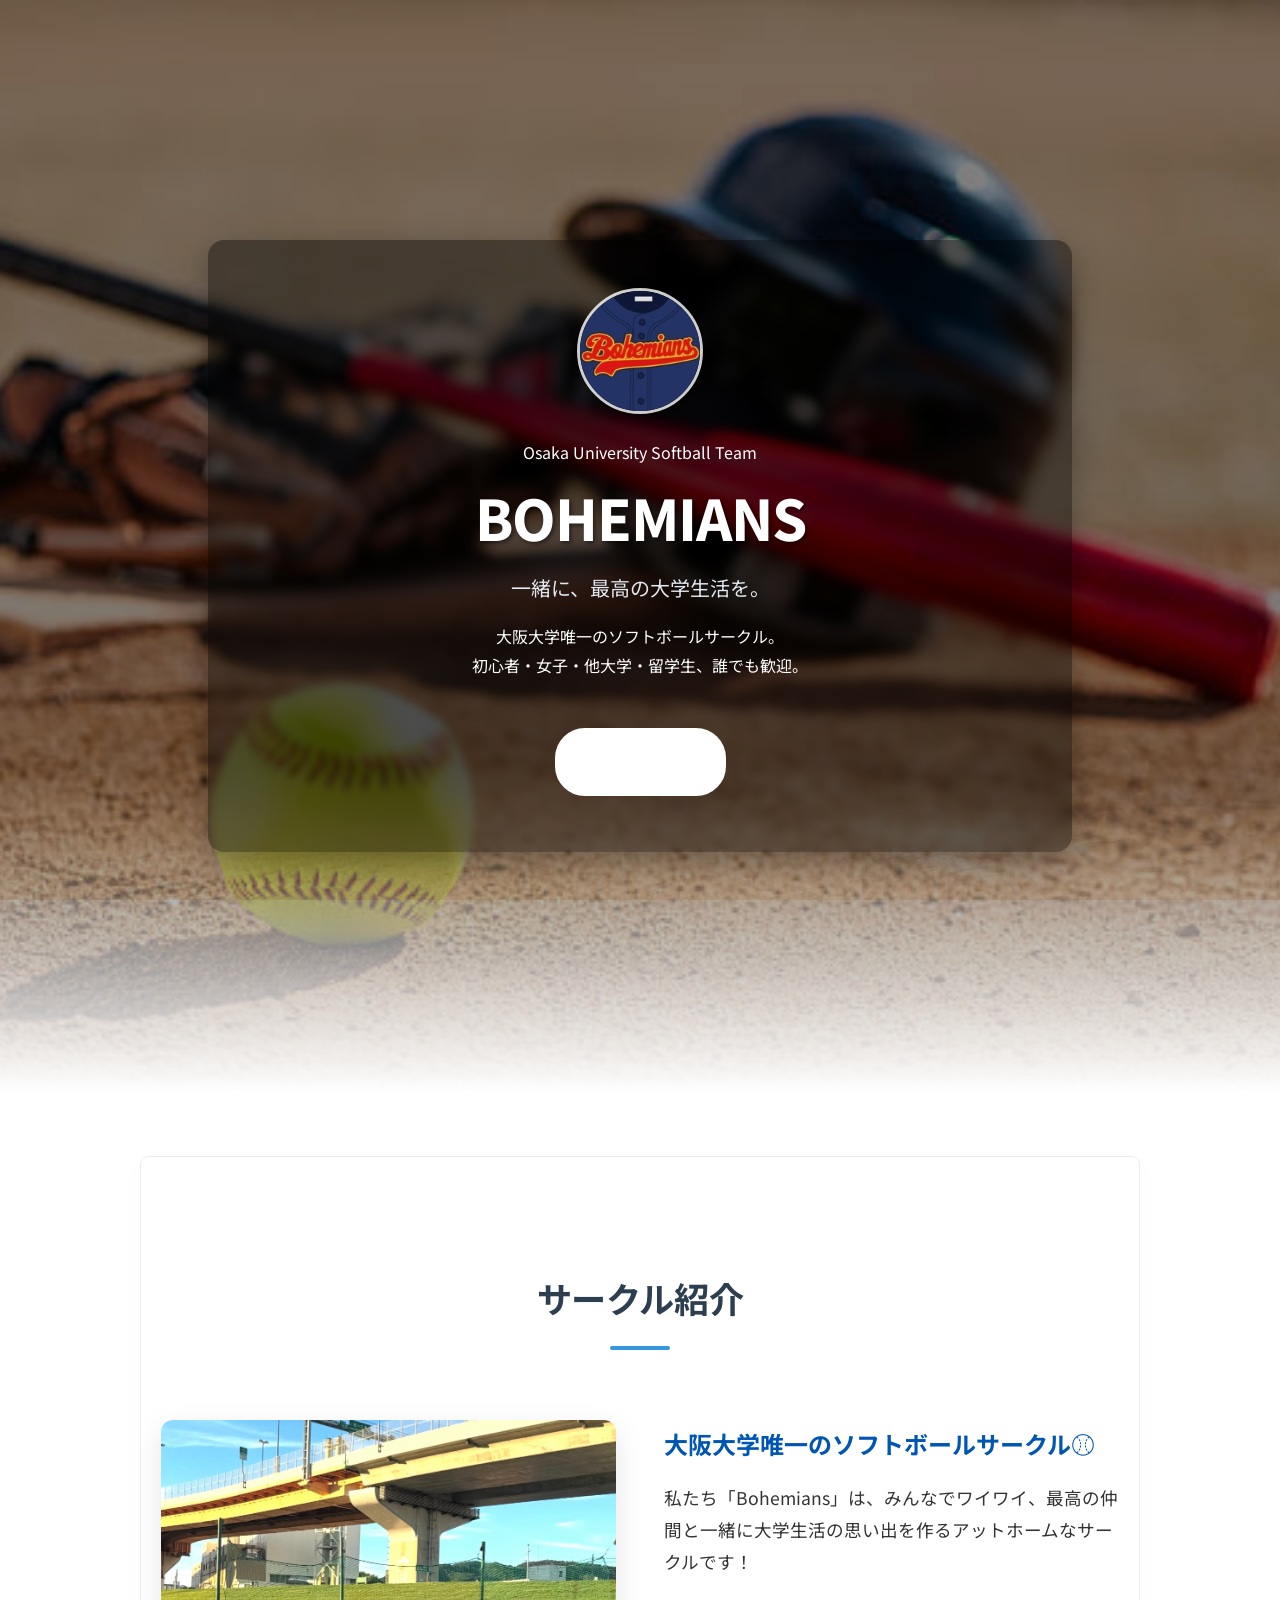
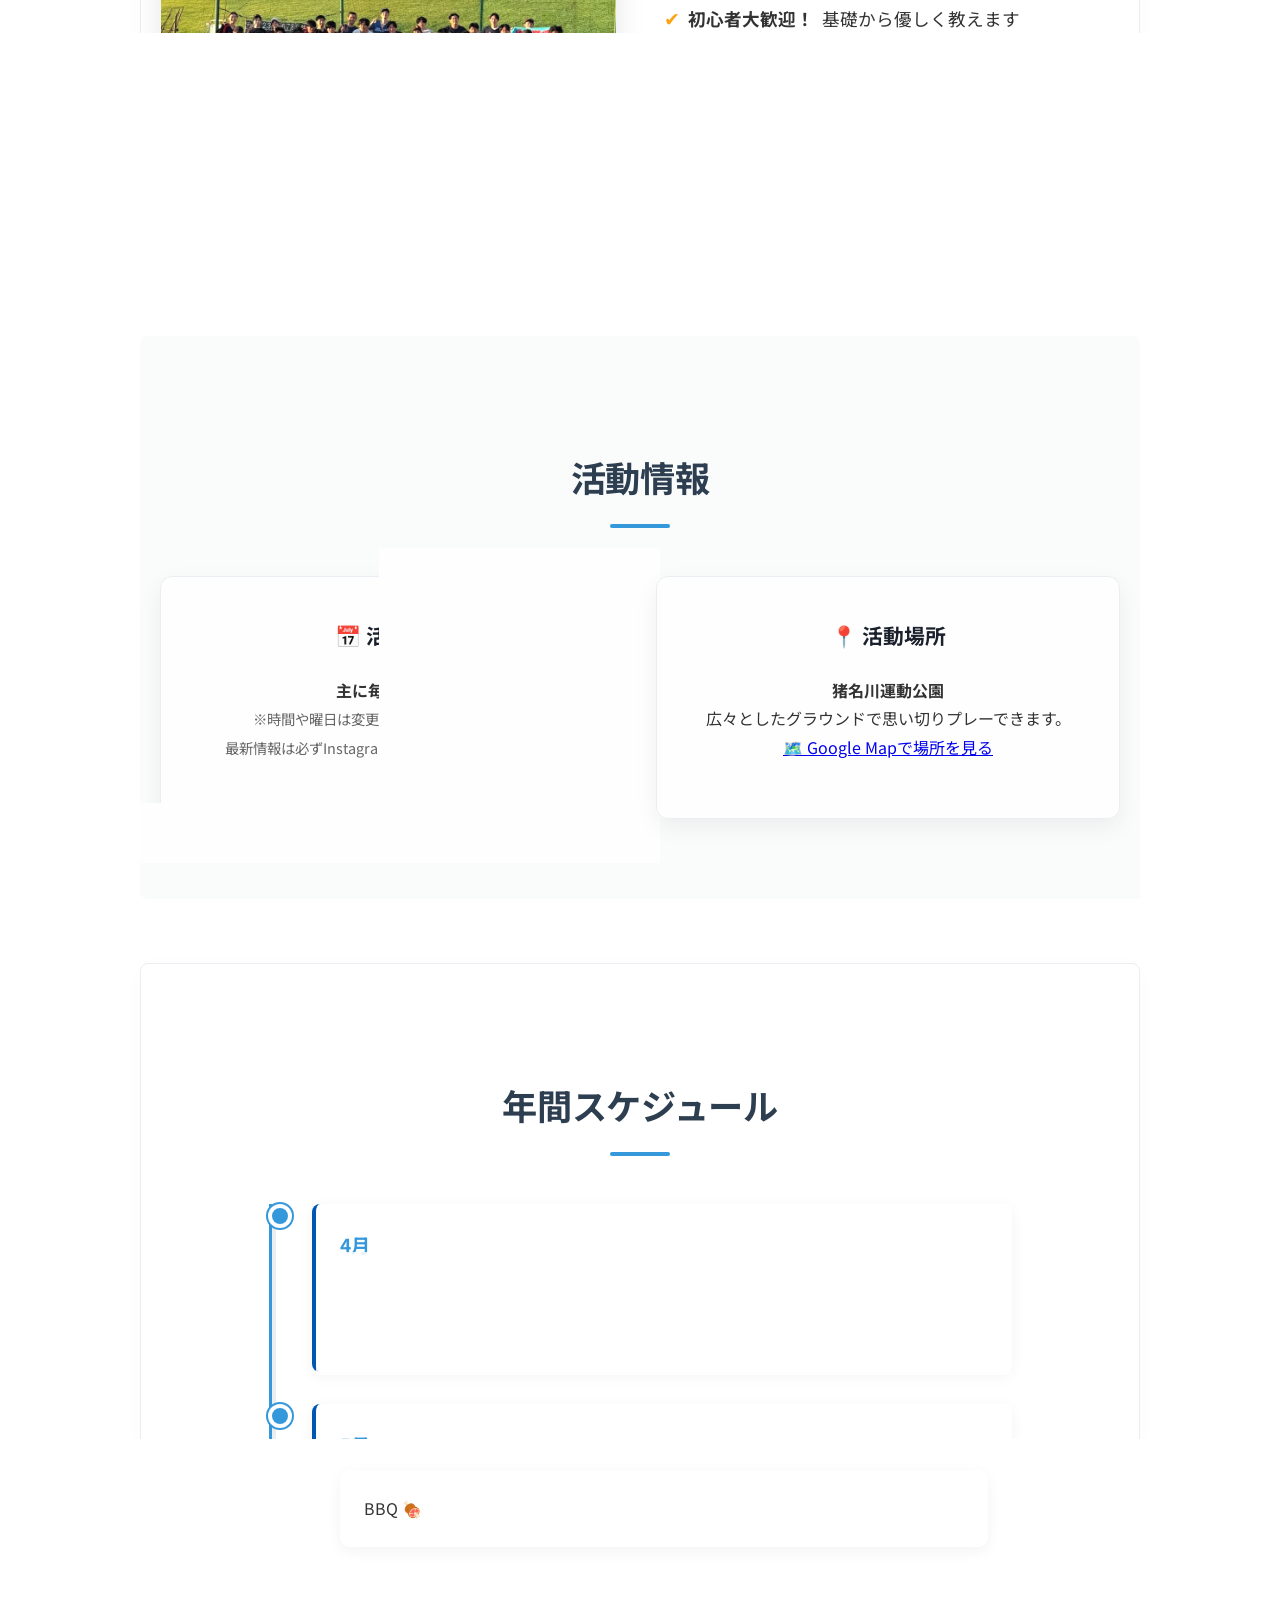
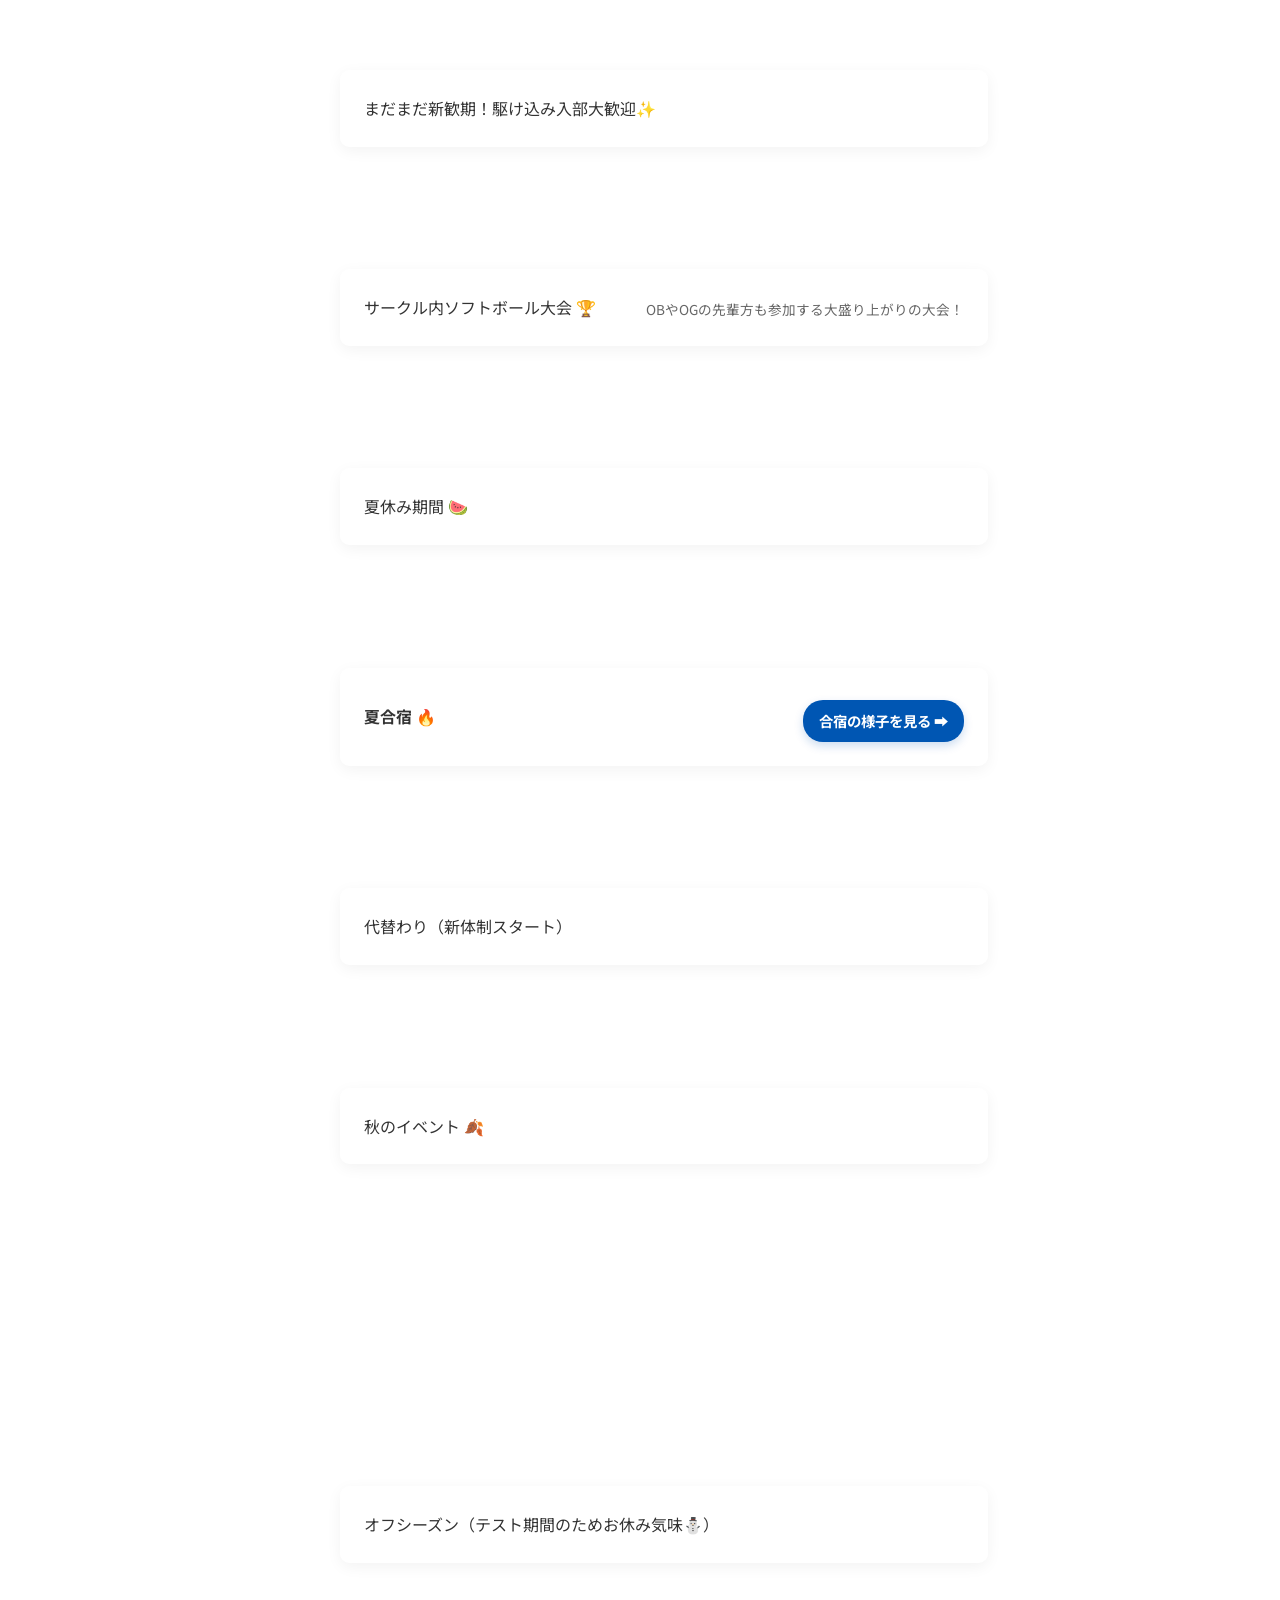
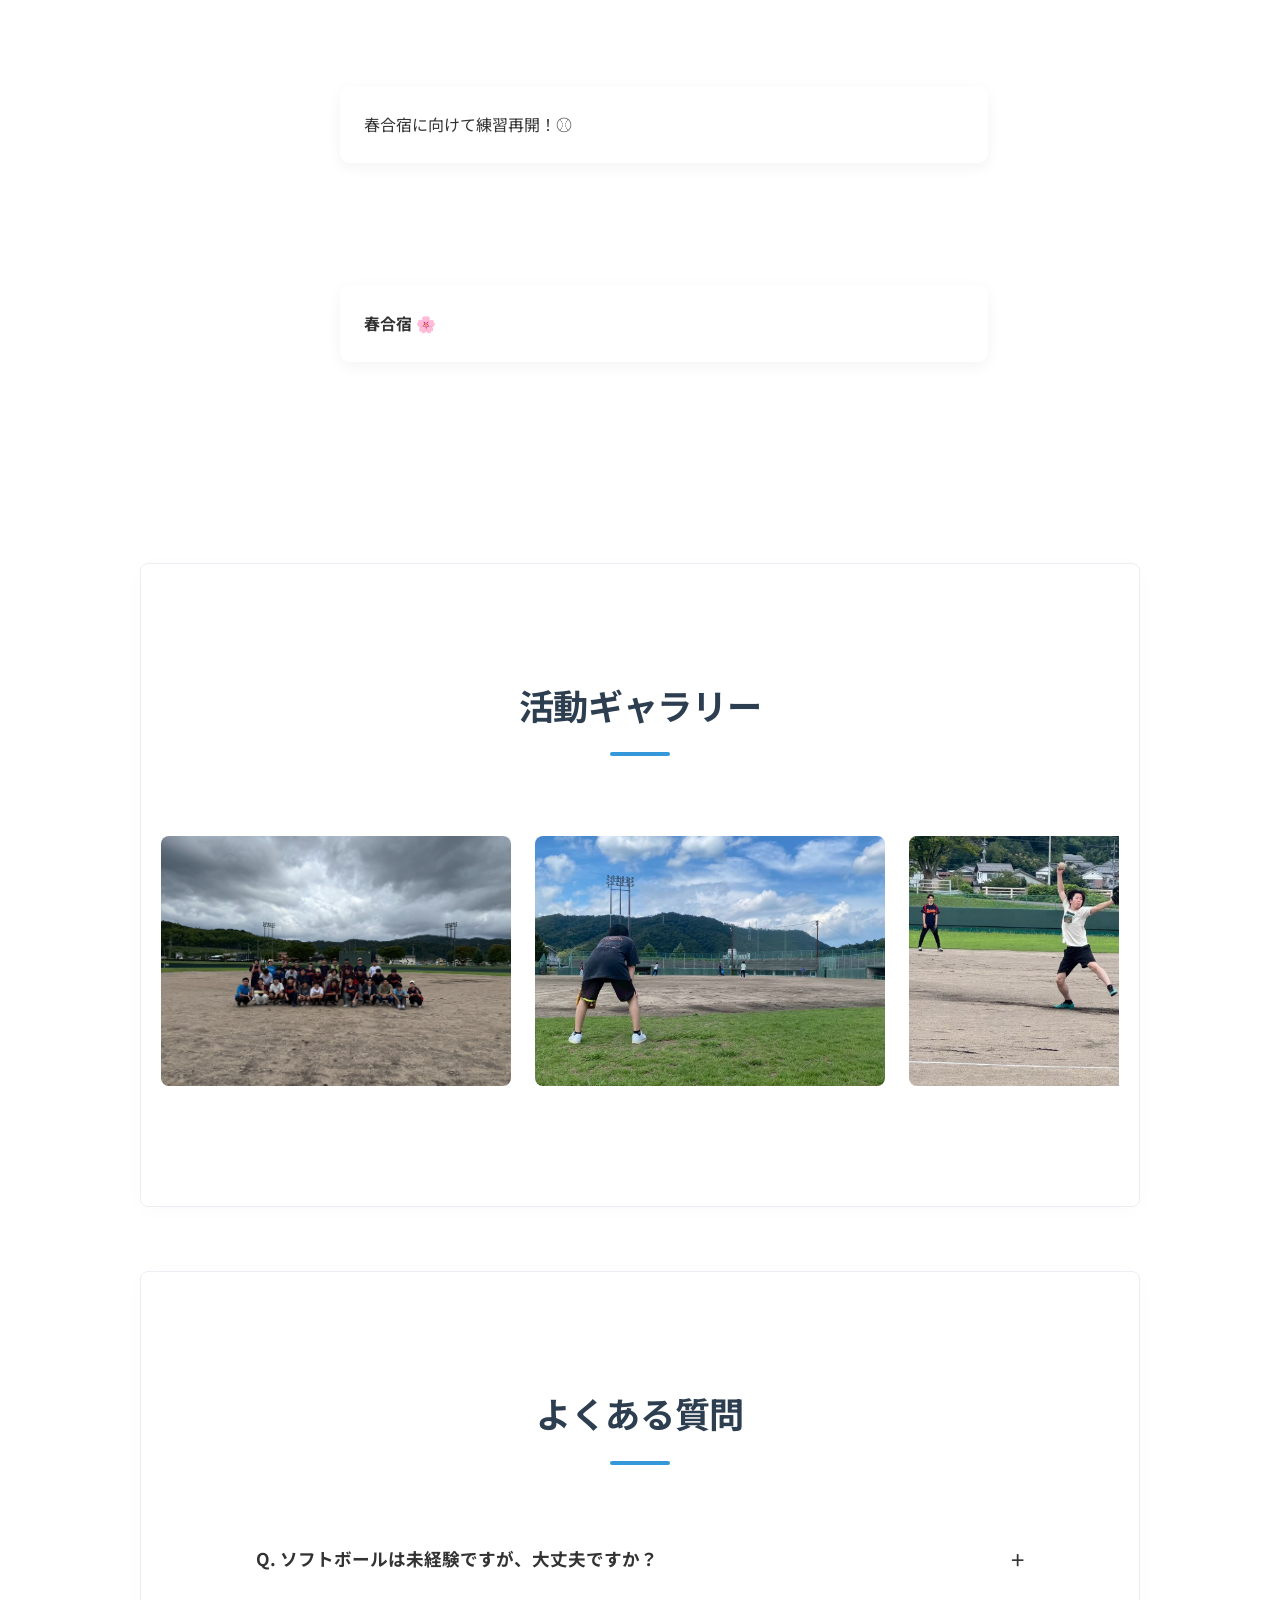
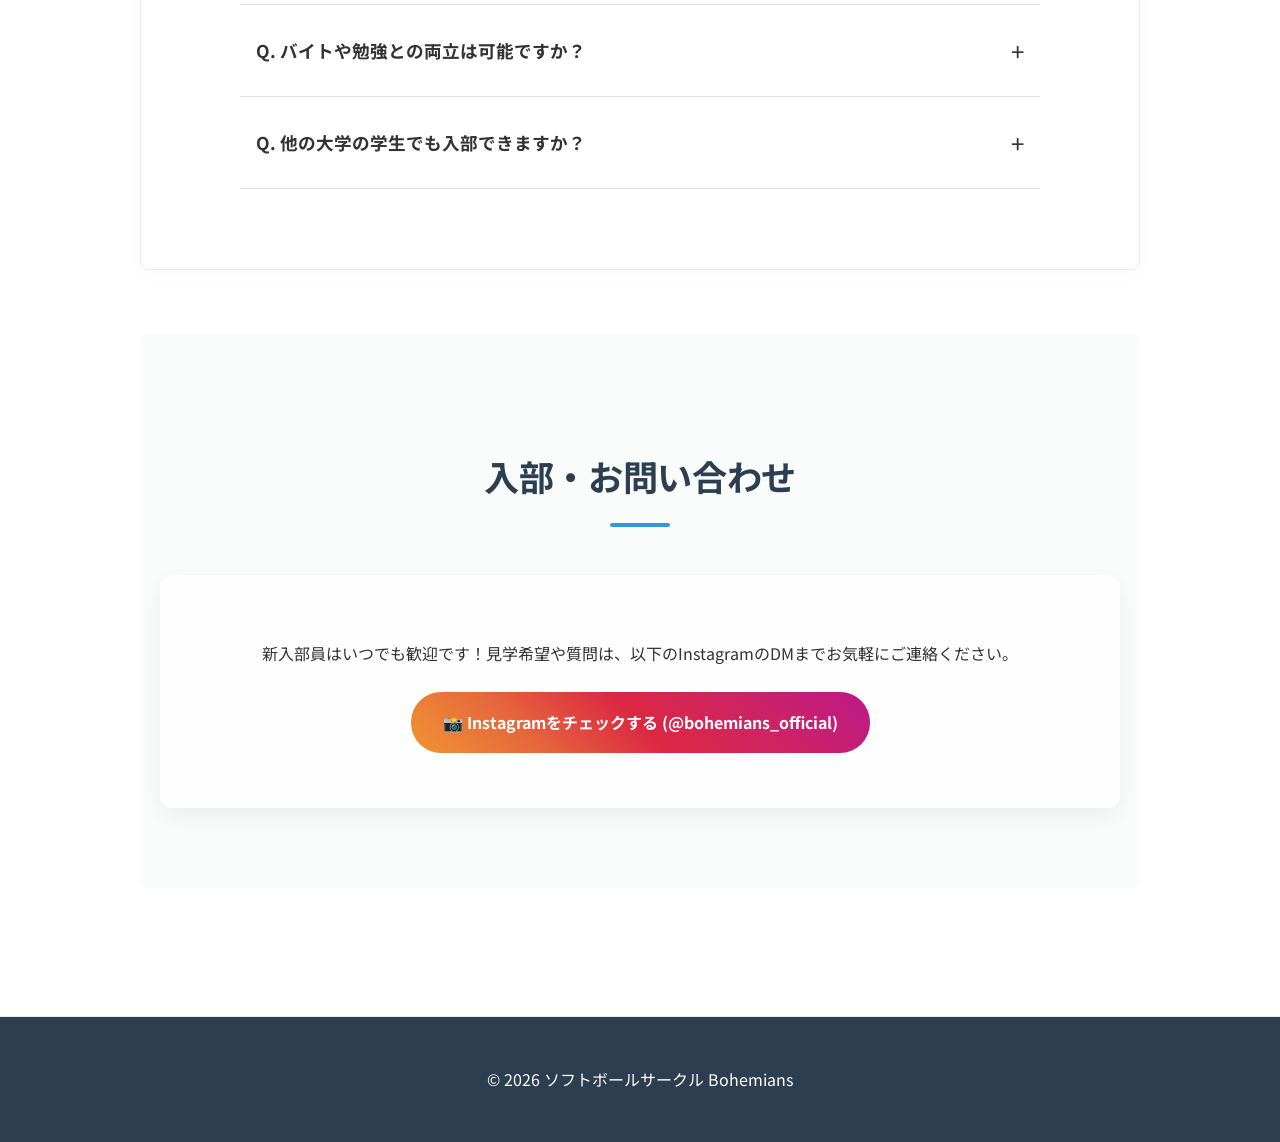
==== index.html @ 8776143a "最初のアップロード" ====
<!DOCTYPE html>
<html lang="ja">
<head>
    <meta charset="UTF-8">
    <meta name="viewport" content="width=device-width, initial-scale=1.0">
    <title>ソフトボールサークル「Bohemians」</title>
    <link rel="stylesheet" href="style.css">
    <link rel="preconnect" href="https://fonts.googleapis.com">
    <link rel="preconnect" href="https://fonts.gstatic.com" crossorigin>
    <link href="https://fonts.googleapis.com/css2?family=Noto+Sans+JP:wght@400;700&display=swap" rel="stylesheet">
    <style>
        body {
            font-family: 'Noto Sans JP', sans-serif;
        }
        /* 共通コンテナ（横幅の制限） */
        .container {
            max-width: 1000px;
            margin: 0 auto;
            padding: 0 20px;
        }
        .section {
            padding: 5rem 0;
        }
        .section h2 {
            text-align: center;
            font-size: 2.2rem;
            margin-bottom: 3rem;
            color: #2c3e50;
            position: relative;
        }
        .section h2::after {
            content: '';
            display: block;
            width: 60px;
            height: 4px;
            background-color: #3498db;
            margin: 1rem auto 0;
            border-radius: 2px;
        }
        /* ヒーローセクション */
        .hero {
            position: relative;
            height: 100vh;
            min-height: 600px;
            display: flex;
            align-items: center;
            justify-content: center;
            text-align: center;
            color: #fff;
            overflow: hidden;
        }
        .hero-bg {
            position: absolute;
            top: 0; left: 0; width: 100%; height: 100%;
            z-index: -1;
            background-color: #000;
        }
        .hero-bg img {
            width: 100%; height: 100%; object-fit: cover;
            opacity: 0.6;
        }
        .hero-content {
            z-index: 1;
            padding: 3rem 2rem;
            background: rgba(0, 0, 0, 0.4);
            border-radius: 16px;
            backdrop-filter: blur(4px);
            max-width: 800px;
            margin: 0 20px;
            box-shadow: 0 10px 30px rgba(0,0,0,0.3);
        }
        .en-title {
            font-size: 4rem;
            letter-spacing: 4px;
            margin: 0.5rem 0;
            text-shadow: 2px 2px 4px rgba(0,0,0,0.5);
        }
        .btn-outline {
            display: inline-block;
            padding: 1rem 3rem;
            border: 2px solid #fff;
            border-radius: 30px;
            color: #fff;
            text-decoration: none;
            font-weight: bold;
            font-size: 1.1rem;
            transition: all 0.3s ease;
            margin-top: 2rem;
        }
        .btn-outline:hover {
            background-color: #fff;
            color: #333;
            transform: translateY(-2px);
        }
        /* カードデザイン */
        .activity-cards {
            display: flex;
            gap: 2rem;
            justify-content: center;
            flex-wrap: wrap;
        }
        .card {
            background: rgba(255, 255, 255, 0.85);
            border-radius: 12px;
            box-shadow: 0 8px 24px rgba(0,0,0,0.06);
            padding: 2.5rem;
            flex: 1;
            backdrop-filter: blur(4px);
            min-width: 280px;
            max-width: 450px;
            transition: transform 0.3s ease;
        }
        .card:hover {
            transform: translateY(-5px);
        }
        /* タイムライン */
        .timeline {
            max-width: 700px;
            margin: 0 auto;
            border-left: 3px solid #3498db;
            padding-left: 2.5rem;
        }
        .timeline-item {
            margin-bottom: 2rem;
            position: relative;
        }
        .timeline-item::before {
            content: '';
            position: absolute;
            left: -2.95rem;
            top: 0;
            width: 16px;
            height: 16px;
            border-radius: 50%;
            background: #3498db;
            border: 4px solid #fff;
            box-shadow: 0 0 0 2px #3498db;
        }
        .timeline-date {
            font-weight: bold;
            color: #3498db;
            font-size: 1.2rem;
            margin-bottom: 0.5rem;
        }
        .timeline-content {
            background: rgba(255, 255, 255, 0.85);
            padding: 1.5rem;
            border-radius: 10px;
            box-shadow: 0 4px 15px rgba(0,0,0,0.05);
            backdrop-filter: blur(4px);
        }
        /* お問い合わせボタン */
        .btn-instagram {
            display: inline-block;
            background: linear-gradient(45deg, #f09433 0%, #e6683c 25%, #dc2743 50%, #cc2366 75%, #bc1888 100%);
            color: #fff;
            padding: 1rem 2rem;
            border-radius: 30px;
            text-decoration: none;
            font-weight: bold;
            transition: transform 0.3s ease;
        }
        .btn-instagram:hover {
            transform: scale(1.05);
        }
        /* サークルアイコン */
        .circle-icon {
            width: 120px;
            height: 120px;
            border-radius: 50%;
            object-fit: cover;
            margin: 0 auto 1.5rem auto;
            display: block;
            border: 3px solid rgba(255, 255, 255, 0.8);
            box-shadow: 0 8px 24px rgba(0, 0, 0, 0.2);
        }
    </style>
</head>
<body>
    <header class="hero">
        <div class="hero-content">
            <!-- サークルのアイコン画像（お持ちのアイコン画像ファイル名に変更してください） -->
            <img src="327041884_561561092694476_6965960282006098893_n.jpg" alt="サークルアイコン" class="circle-icon">
            <p class="sub-text-hero">Osaka University Softball Team</p>
            <h1 class="en-title">BOHEMIANS</h1>
            <p class="catchphrase">一緒に、最高の大学生活を。</p>
            <p class="desc">大阪大学唯一のソフトボールサークル。<br>初心者・女子・他大学・留学生、誰でも歓迎。</p>
            <a href="#contact" class="btn btn-outline">JOIN US</a>
        </div>
    </header>

    <main>
        <section id="about" class="section fade-in">
            <div class="container">
                <h2>サークル紹介</h2>
                <div class="about-wrapper" style="display: flex; align-items: center; gap: 3rem; flex-wrap: wrap;">
                    <div class="about-image" style="flex: 1; min-width: 300px;">
                        <img src="S__51314743_0.jpg" alt="サークルメンバーの様子" style="width: 100%; border-radius: 12px; box-shadow: 0 10px 30px rgba(0,0,0,0.1); object-fit: cover; aspect-ratio: 4/3;">
                    </div>
                    <div class="about-content" style="flex: 1; min-width: 300px; line-height: 1.8; font-size: 1.1rem;">
                        <h3 style="color: #0056b3; font-size: 1.5rem; margin-bottom: 1rem;">大阪大学唯一のソフトボールサークル⚾</h3>
                        <p style="margin-bottom: 1.5rem;">私たち「Bohemians」は、みんなでワイワイ、最高の仲間と一緒に大学生活の思い出を作るアットホームなサークルです！</p>
                        <ul style="list-style: none; padding: 0; margin: 0;">
                            <li style="margin-bottom: 0.8rem; display: flex; align-items: center; gap: 0.5rem;"><span style="color: #fca311; font-size: 1.2rem;">✔</span> <strong>初心者大歓迎！</strong> 基礎から優しく教えます</li>
                            <li style="margin-bottom: 0.8rem; display: flex; align-items: center; gap: 0.5rem;"><span style="color: #fca311; font-size: 1.2rem;">✔</span> <strong>女子プレイヤー・マネージャー</strong> も活躍中✨</li>
                            <li style="margin-bottom: 0.8rem; display: flex; align-items: center; gap: 0.5rem;"><span style="color: #fca311; font-size: 1.2rem;">✔</span> 他大学の学生や留学生も所属しています</li>
                            <li style="margin-bottom: 0.8rem; display: flex; align-items: center; gap: 0.5rem;"><span style="color: #fca311; font-size: 1.2rem;">✔</span> 2回生以上からの<strong>駆け込み入部</strong>もOK！</li>
                        </ul>
                    </div>
                </div>
            </div>
        </section>

        <section id="activities" class="section bg-light fade-in">
            <div class="container">
                <h2>活動情報</h2>
                <div class="activity-cards">
                    <div class="card">
                        <h3>📅 活動日時</h3>
                        <p><strong>主に毎週土曜日</strong><br>
                        <span style="font-size: 0.9em; color: #666;">※時間や曜日は変更されることがあります。<br>最新情報は必ずInstagramの投稿をご確認ください！</span></p>
                    </div>
                    <div class="card">
                        <h3>📍 活動場所</h3>
                        <p><strong>猪名川運動公園</strong><br>
                        広々としたグラウンドで思い切りプレーできます。<br>
                        <a href="https://www.google.com/maps/search/?api=1&query=猪名川運動公園" target="_blank" rel="noopener noreferrer" class="map-link">🗺️ Google Mapで場所を見る</a></p>
                    </div>
                </div>
            </div>
        </section>

        <section id="schedule" class="section fade-in">
            <div class="container">
                <h2>年間スケジュール</h2>
                <div class="timeline">
                    <div class="timeline-item fade-in">
                        <div class="timeline-date">4月</div>
                        <div class="timeline-content">サーオリ（サークルオリエンテーション）</div>
                    </div>
                    <div class="timeline-item fade-in">
                        <div class="timeline-date">5月</div>
                        <div class="timeline-content">BBQ 🍖</div>
                    </div>
                    <div class="timeline-item fade-in">
                        <div class="timeline-date">6月</div>
                        <div class="timeline-content">まだまだ新歓期！駆け込み入部大歓迎✨</div>
                    </div>
                    <div class="timeline-item fade-in">
                        <div class="timeline-date">7月</div>
                        <div class="timeline-content">サークル内ソフトボール大会 🏆<br><span class="sub-text">OBやOGの先輩方も参加する大盛り上がりの大会！</span></div>
                    </div>
                    <div class="timeline-item fade-in">
                        <div class="timeline-date">8月</div>
                        <div class="timeline-content">夏休み期間 🍉</div>
                    </div>
                    <div class="timeline-item fade-in">
                        <div class="timeline-date">9月</div>
                        <div class="timeline-content">
                            <div><strong>夏合宿</strong> 🔥</div>
                            <a href="summer-camp.html" class="btn-external" style="display:inline-block; margin-top:0.5rem; text-decoration:none;">合宿の様子を見る ➡</a>
                        </div>
                    </div>
                    <div class="timeline-item fade-in">
                        <div class="timeline-date">10月</div>
                        <div class="timeline-content">代替わり（新体制スタート）</div>
                    </div>
                    <div class="timeline-item fade-in">
                        <div class="timeline-date">11月</div>
                        <div class="timeline-content">秋のイベント 🍂</div>
                    </div>
                    <div class="timeline-item fade-in">
                        <div class="timeline-date">12月</div>
                        <div class="timeline-content">忘年会 🍻</div>
                    </div>
                    <div class="timeline-item fade-in">
                        <div class="timeline-date">1月</div>
                        <div class="timeline-content">オフシーズン（テスト期間のためお休み気味⛄）</div>
                    </div>
                    <div class="timeline-item fade-in">
                        <div class="timeline-date">2月</div>
                        <div class="timeline-content">春合宿に向けて練習再開！⚾</div>
                    </div>
                    <div class="timeline-item fade-in">
                        <div class="timeline-date">3月</div>
                        <div class="timeline-content">
                            <div><strong>春合宿</strong> 🌸</div>
                        </div>
                    </div>
                </div>
            </div>
        </section>

        <section id="gallery" class="section fade-in">
            <div class="container">
                <h2>活動ギャラリー</h2>
                <!-- 無限スクロールカルーセル -->
                <div class="carousel-wrapper">
                    <div class="carousel-track">
                        <!-- ここに自分たちの写真を追加・変更してください -->
                        <img src="S__51314751_0.jpg" alt="体育館でのレクリエーション" style="border-radius: 8px;">
                        <img src="S__52346889_0.jpg" alt="ソフトボールの試合" style="border-radius: 8px;">
                        <img src="S__52346890_0.jpg" alt="バッティングの様子" style="border-radius: 8px;">
                        <img src="S__52346891_0.jpg" alt="夏合宿の花火" style="border-radius: 8px;">
                        <img src="S__52346893_0.jpg" alt="夏合宿の集合写真" style="border-radius: 8px;">
                        <!-- ループが途切れないように同じ画像を複製 -->
                        <img src="S__52346894_0.jpg" alt="体育館でのレクリエーション" style="border-radius: 8px;">
                        <img src="S__52346895_0.jpg" alt="ソフトボールの試合" style="border-radius: 8px;">
                        <img src="夏合宿の様子 (4).jpg" alt="バッティングの様子" style="border-radius: 8px;">
                        <img src="夏合宿の様子 (1).jpg" alt="夏合宿の花火" style="border-radius: 8px;">
                        <img src="夏合宿の様子 (5).jpg" alt="夏合宿の集合写真" style="border-radius: 8px;">
                    </div>
                </div>
            </div>
        </section>

        <section id="faq" class="section fade-in">
            <div class="container">
                <h2>よくある質問</h2>
                <div class="faq-container" style="max-width: 800px; margin: 0 auto;">
                    <!-- 質問と回答はここをコピーして増やせます -->
                    <details class="faq-item" style="border-bottom: 1px solid #e0e0e0; padding: 1.5rem 1rem;">
                        <summary style="font-weight: bold; font-size: 1.1rem; cursor: pointer; display: flex; justify-content: space-between; align-items: center;">
                            <span>Q. ソフトボールは未経験ですが、大丈夫ですか？</span>
                            <span class="faq-icon" style="font-size: 1.5rem; font-weight: normal;">+</span>
                        </summary>
                        <div class="faq-answer" style="padding-top: 1.5rem; line-height: 1.8; color: #555;">
                            <p>A. もちろん大歓迎です！メンバーの半数以上が大学からソフトボールを始めています。体育の授業のような感じな楽しくソフトボールをしているので、運動が苦手な方でも安心して楽しめます。</p>
                        </div>
                    </details>
                    <details class="faq-item" style="border-bottom: 1px solid #e0e0e0; padding: 1.5rem 1rem;">
                        <summary style="font-weight: bold; font-size: 1.1rem; cursor: pointer; display: flex; justify-content: space-between; align-items: center;">
                            <span>Q. バイトや勉強との両立は可能ですか？</span>
                            <span class="faq-icon" style="font-size: 1.5rem; font-weight: normal;">+</span>
                        </summary>
                        <div class="faq-answer" style="padding-top: 1.5rem; line-height: 1.8; color: #555;">
                            <p>A. はい、可能です。練習は土曜日がメインで、参加は強制ではありません。多くのメンバーがバイトや学業と両立しながら、自分のペースでサークル活動を楽しんでいます。</p>
                        </div>
                    </details>
                    <details class="faq-item" style="border-bottom: 1px solid #e0e0e0; padding: 1.5rem 1rem;">
                        <summary style="font-weight: bold; font-size: 1.1rem; cursor: pointer; display: flex; justify-content: space-between; align-items: center;">
                            <span>Q. 他の大学の学生でも入部できますか？</span>
                            <span class="faq-icon" style="font-size: 1.5rem; font-weight: normal;">+</span>
                        </summary>
                        <div class="faq-answer" style="padding-top: 1.5rem; line-height: 1.8; color: #555;">
                            <p>A. 大歓迎です！実際に他大学から参加しているメンバーもいます。大学の垣根を越えて、最高の仲間を作りましょう！</p>
                        </div>
                    </details>
                </div>
            </div>
        </section>

        <section id="contact" class="section bg-light fade-in">
            <div class="container">
                <h2>入部・お問い合わせ</h2>
                <div class="contact-box" style="text-align: center; background: rgba(255, 255, 255, 0.85); backdrop-filter: blur(4px); padding: 3rem; border-radius: 12px; box-shadow: 0 8px 24px rgba(0,0,0,0.06);">
                    <p>新入部員はいつでも歓迎です！見学希望や質問は、以下のInstagramのDMまでお気軽にご連絡ください。</p>
                    <div class="instagram-link" style="margin-top: 1.5rem;">
                        <a href="https://www.instagram.com/bohemians__official/" target="_blank" rel="noopener noreferrer" class="btn-instagram">
                            📸 Instagramをチェックする (@bohemians_official)
                        </a>
                    </div>
                </div>
            </div>
        </section>
    </main>

    <footer style="text-align: center; padding: 2rem; background: #2c3e50; color: #fff;">
        <p>&copy; 2026 ソフトボールサークル Bohemians</p>
    </footer>

    <!-- 拡大画像表示用のモーダルウィンドウ -->
    <div id="imageModal" class="modal" onclick="closeModal()">
        <span class="close-modal">&times;</span>
        <img class="modal-content" id="modalImg">
        <div id="modalCaption"></div>
    </div>

    <!-- スクロール連動アニメーション用のスクリプト -->
    <script>
        // FAQのアコーディオン制御
        document.querySelectorAll('.faq-item').forEach(item => {
            const summary = item.querySelector('summary');
            const answer = item.querySelector('.faq-answer');
            const icon = item.querySelector('.faq-icon');
            
            summary.addEventListener('click', (e) => {
                e.preventDefault(); // detailsのデフォルト動作をキャンセル
                item.open = !item.open;
                icon.textContent = item.open ? '−' : '+';
            });
        });
        const observer = new IntersectionObserver((entries) => {
            entries.forEach(entry => {
                if (entry.isIntersecting) {
                    entry.target.classList.add('active');
                }
            });
        }, { threshold: 0.15 }); // 15%見えたら発火

        document.querySelectorAll('.fade-in').forEach(el => observer.observe(el));

        // 画像拡大モーダルの制御
        function openModal(imgSrc, captionText) {
            var modal = document.getElementById("imageModal");
            var modalImg = document.getElementById("modalImg");
            var caption = document.getElementById("modalCaption");
            
            modal.style.display = "flex";
            setTimeout(() => modal.classList.add('show'), 10); // 少し遅らせてアニメーションさせる
            modalImg.src = imgSrc;
            caption.innerHTML = captionText;
        }

        function closeModal() {
            var modal = document.getElementById("imageModal");
            modal.classList.remove('show');
            setTimeout(() => modal.style.display = "none", 300); // アニメーション終了後に非表示
        }
    </script>
</body>
</html>
---- style.css ----
/* スムーススクロールの設定 */
html {
    scroll-behavior: smooth;
}

/* 全体の基本的な設定 */
body {
    font-family: -apple-system, BlinkMacSystemFont, "Segoe UI", Roboto, Helvetica, Arial, sans-serif;
    line-height: 1.8;
    color: #333333;
    margin: 0;
    padding: 0;
    background-image: url('S__51314743_0.jpg'); /* ここをお好きな画像のURLやファイル名に変更できます */
    background-size: cover;
    background-attachment: fixed;
    background-position: center;
    position: relative;
}

/* 背景画像をうっすら見せるための半透明の白いオーバーレイ */
body::before {
    content: '';
    position: fixed;
    top: 0; left: 0; width: 100%; height: 100%;
    background-color: rgba(255, 255, 255, 0.6); /* 背景画像を濃く（くっきり）見せるため透明度を下げました */
    z-index: -1;
}

/* ヘッダー（ヒーローセクション）のデザイン */
.hero {
    position: relative;
    color: white;
    padding: 6rem 1rem;
    overflow: hidden;
}

/* ヒーローの背景画像アニメーション */
.hero::before {
    content: '';
    position: absolute;
    top: 0; left: 0; width: 100%; height: 100%;
    background: linear-gradient(rgba(0, 0, 0, 0.5), rgba(0, 0, 0, 0.5)), url('istockphoto-2210228475-612x612.jpg'); /* 用意したJPG画像のファイル名に変更してください */
    background-size: cover;
    background-position: center;
    z-index: -1;
    animation: zoomBg 15s ease-in-out infinite alternate; /* ゆっくりズーム */
    /* 下部をグラデーションで徐々に透明にして、下の背景となめらかに繋げる */
    -webkit-mask-image: linear-gradient(to bottom, rgba(0,0,0,1) 70%, rgba(0,0,0,0) 100%);
    mask-image: linear-gradient(to bottom, rgba(0,0,0,1) 70%, rgba(0,0,0,0) 100%);
}

@keyframes zoomBg {
    0% { transform: scale(1); }
    100% { transform: scale(1.1); }
}

.hero-inner {
    max-width: 1000px;
    margin: 0 auto;
    display: flex;
    align-items: center;
    justify-content: space-between;
    gap: 3rem;
}

.hero-content {
    flex: 1;
}

/* ヒーローコンテンツの順次アニメーション */
.hero-content h1, 
.hero-content .catchphrase, 
.hero-content p, 
.hero-content img,
.hero-content .btn {
    opacity: 0;
    animation: fadeInUpHero 1s ease-out forwards;
}

.hero-content img { animation-delay: 0.1s; }
.hero-content .sub-text-hero { animation-delay: 0.2s; }
.hero-content h1 { animation-delay: 0.4s; }
.hero-content .catchphrase { animation-delay: 0.6s; }
.hero-content .desc { animation-delay: 0.8s; }
.hero-content .btn { animation-delay: 1.0s; }

@keyframes fadeInUpHero {
    0% {
        opacity: 0;
        transform: translateY(40px);
    }
    100% {
        opacity: 1;
        transform: translateX(0);
    }
}

.hero-image {
    flex: 1;
    animation: float 6s ease-in-out infinite; /* 常にふわりと浮遊させる */
}

@keyframes float {
    0%, 100% { transform: translateY(0); }
    50% { transform: translateY(-15px); }
}

.hero-image img {
    width: 100%;
    height: 100%;
    max-height: 400px;
    aspect-ratio: 4 / 3;
    border-radius: 0;
    box-shadow: -15px 15px 0px #fca311; /* G Mining風のソリッドなアクセント影 */
    object-fit: cover;
    opacity: 0; /* 初期状態は透明にしておく */
    animation: fadeInUp 1.2s ease-out forwards; /* 1.2秒かけてアニメーションを実行 */
}

/* 下からふわっとフェードインするアニメーションの定義 */
@keyframes fadeInUp {
    0% {
        opacity: 0;
        transform: translateY(30px); /* 少し下に配置 */
    }
    100% {
        opacity: 1;
        transform: translateY(0); /* 元の位置に戻る */
    }
}

/* スマホ向けに縦並びにする */
@media (max-width: 768px) {
    .hero-inner {
        flex-direction: column;
        text-align: center;
        gap: 2rem;
    }
}

.hero h1 {
    margin: 0 0 1rem 0;
    font-size: 3.5rem;
    line-height: 1.2;
    font-weight: 800;
    letter-spacing: -0.02em;
}

.hero .catchphrase {
    font-size: 1.25rem;
    font-weight: normal;
    margin-bottom: 0.5rem;
    color: #e2e8f0;
}

/* ボタンの共通デザイン */
.btn {
    display: inline-block;
    background-color: white;
    color: #0a2540;
    padding: 0.8rem 2.5rem;
    text-decoration: none;
    border-radius: 4px;
    font-weight: 600;
    margin-top: 2rem;
    transition: all 0.2s ease;
    position: relative;
    overflow: hidden;
}

/* ボタンのキラッと光るシャインエフェクト */
.btn::after, .btn-instagram::after {
    content: '';
    position: absolute;
    top: -50%;
    left: -100%;
    width: 50%;
    height: 200%;
    background: linear-gradient(to right, rgba(255,255,255,0) 0%, rgba(255,255,255,0.6) 50%, rgba(255,255,255,0) 100%);
    transform: skewX(-20deg);
    transition: all 0.5s ease;
}

.btn:hover {
    transform: translateY(-2px);
    box-shadow: 0 4px 12px rgba(0,0,0,0.1);
}

.btn:hover::after, .btn-instagram:hover::after {
    left: 150%;
}

/* メインコンテンツの幅や配置の設定 */
main {
    max-width: 1000px;
    margin: 0 auto;
    padding: 4rem 1rem;
}

/* 各セクションのデザイン */
.section {
    background-color: rgba(255, 255, 255, 0.7);
    padding: 4rem 3rem;
    margin-bottom: 4rem;
    border-radius: 8px;
    border: 1px solid #eaedf1;
    box-shadow: 0 4px 24px rgba(0,0,0,0.02);
    backdrop-filter: blur(8px); /* すりガラス効果 */
}

.bg-light {
    background-color: rgba(248, 249, 250, 0.7);
    border: none;
    box-shadow: none;
}

/* スクロール連動フェードイン用のクラス */
.fade-in {
    opacity: 0;
    transform: translateY(40px);
    transition: opacity 0.8s ease-out, transform 0.8s ease-out;
}

.fade-in.active {
    opacity: 1;
    transform: translateY(0);
}

/* 見出し(h2)のデザイン */
h2 {
    color: #1a202c;
    text-align: center;
    font-size: 2.25rem;
    font-weight: 700;
    margin-bottom: 3rem;
    position: relative;
    letter-spacing: -0.01em;
}

h2::after {
    content: '';
    display: block;
    width: 60px;
    height: 3px;
    background: #0056b3;
    margin: 1rem auto 0;
}

/* 活動内容のカードデザイン (横並び) */
.activity-cards {
    display: flex;
    gap: 1.5rem;
    justify-content: space-between;
    flex-wrap: wrap; /* スマホでは縦並びになるように */
}

.card {
    background-color: rgba(255, 255, 255, 0.85);
    flex: 1;
    min-width: 250px;
    padding: 2.5rem 1.5rem;
    border-radius: 8px;
    border: 1px solid #eaedf1;
    text-align: center;
    transition: all 0.3s ease;
}

.card:hover {
    transform: translateY(-5px);
    box-shadow: 0 8px 24px rgba(0,0,0,0.04);
    transform: translateY(-10px) scale(1.02);
    box-shadow: 0 15px 30px rgba(0,0,0,0.08);
    border-color: #0056b3;
}

.card h3 {
    color: #1a202c;
    margin-top: 0;
    font-size: 1.3rem;
}

/* 年間スケジュール */
.timeline {
    position: relative;
    max-width: 600px;
    margin: 0 auto;
    padding-left: 2rem;
}

.timeline::before {
    content: '';
    position: absolute;
    top: 0;
    bottom: 0;
    left: 0;
    width: 4px;
    background: #eaedf1;
    border-radius: 2px;
}

.timeline-item {
    position: relative;
    padding: 1.5rem;
    margin-bottom: 2rem;
    background: rgba(255, 255, 255, 0.85);
    border-radius: 8px;
    box-shadow: 0 4px 15px rgba(0,0,0,0.05);
    border-left: 4px solid #0056b3;
    cursor: pointer;
    transition: all 0.3s ease;
}

.timeline-item::before {
    content: '';
    position: absolute;
    top: 1.5rem;
    left: -2.5rem;
    width: 16px;
    height: 16px;
    background: #0056b3;
    border: 4px solid white;
    border-radius: 50%;
    box-shadow: 0 0 0 4px rgba(0,86,179,0.2);
    transition: all 0.3s ease;
}

.timeline-item:hover {
    transform: translateX(10px) translateY(-5px);
    box-shadow: 0 10px 25px rgba(0,0,0,0.1);
    background: #f8f9fa;
}

.timeline-item:hover::before {
    background: #fca311; /* ホバー時のアクセントカラー */
    box-shadow: 0 0 0 4px rgba(252,163,17,0.2);
}

.timeline-item:hover .timeline-content {
    animation: slightBounce 0.5s ease;
}

@keyframes slightBounce {
    0%, 100% { transform: translateY(0); }
    50% { transform: translateY(-5px); }
}

.timeline-date {
    font-weight: bold;
    color: #0056b3;
    font-size: 1.2rem;
    margin-bottom: 0.5rem;
}

.timeline-content {
    display: flex;
    justify-content: space-between;
    align-items: center;
    flex-wrap: wrap;
    gap: 0.5rem;
}

.sub-text {
    font-size: 0.85rem;
    color: #666;
    margin-top: 0.2rem;
    display: block;
}

.btn-external {
    display: inline-block;
    background: #0056b3;
    color: white;
    padding: 0.5rem 1rem;
    border-radius: 20px;
    text-decoration: none;
    font-size: 0.9rem;
    font-weight: bold;
    transition: all 0.3s ease;
    box-shadow: 0 4px 10px rgba(0, 86, 179, 0.2);
}

.btn-external:hover {
    background: #004494;
    transform: translateY(-2px);
    box-shadow: 0 6px 15px rgba(0, 86, 179, 0.3);
}

.click-hint {
    font-size: 0.85rem;
    color: #888;
    background: #eee;
    padding: 0.4rem 0.8rem;
    border-radius: 20px;
    transition: all 0.3s ease;
}

.timeline-item:hover .click-hint {
    background: #0056b3;
    color: white;
}

/* Instagramボタン */
.contact-box {
    text-align: center;
}

.instagram-link {
    margin-top: 2rem;
}

.btn-instagram {
    display: inline-block;
    background-color: #1a202c;
    color: white;
    padding: 0.8rem 2.5rem;
    text-decoration: none;
    border-radius: 4px;
    font-weight: 600;
    transition: all 0.2s ease;
    position: relative;
    overflow: hidden;
}

.btn-instagram:hover {
    background-color: #2d3748;
    transform: translateY(-2px);
    box-shadow: 0 4px 12px rgba(0,0,0,0.1);
}

/* フッターのデザイン */
footer {
    text-align: center;
    padding: 2rem;
    background-color: #f8f9fa;
    color: #718096;
    border-top: 1px solid #eaedf1;
}

/* カルーセル（無限スクロールギャラリー） */
.carousel-wrapper {
    overflow: hidden;
    white-space: nowrap;
    position: relative;
    padding: 2rem 0;
}

.carousel-track {
    display: inline-flex;
    gap: 1.5rem;
    animation: scroll 25s linear infinite; /* 25秒かけてループ */
}

.carousel-track img {
    height: 250px;
    width: 350px;
    object-fit: cover;
    border-radius: 0;
    cursor: pointer;
    transition: all 0.4s ease;
}

.carousel-track img:hover {
    transform: scale(1.08) translateY(-10px);
    box-shadow: 0 15px 30px rgba(0,0,0,0.2);
}

@keyframes scroll {
    0% { transform: translateX(0); }
    100% { transform: translateX(calc(-350px * 3 - 1.5rem * 3)); } /* 画像3枚分スライドしたらリセット */
}

/* 画像拡大モーダルウィンドウ */
.modal {
    display: none;
    position: fixed;
    z-index: 1000;
    top: 0;
    left: 0;
    width: 100%;
    height: 100%;
    background-color: rgba(0,0,0,0.85);
    backdrop-filter: blur(5px);
    justify-content: center;
    align-items: center;
    flex-direction: column;
    opacity: 0;
    transition: opacity 0.3s ease;
}

.modal.show {
    opacity: 1;
}

.modal-content {
    max-width: 90%;
    max-height: 80vh;
    border-radius: 8px;
    box-shadow: 0 10px 40px rgba(0,0,0,0.5);
    transform: scale(0.8);
    transition: transform 0.3s cubic-bezier(0.34, 1.56, 0.64, 1);
}

.modal.show .modal-content {
    transform: scale(1); /* ふわっとズームインする */
}

#modalCaption {
    margin-top: 1rem;
    color: white;
    font-size: 1.5rem;
    font-weight: bold;
    text-shadow: 0 2px 4px rgba(0,0,0,0.5);
}

.close-modal {
    position: absolute;
    top: 20px;
    right: 40px;
    color: white;
    font-size: 40px;
    font-weight: bold;
    cursor: pointer;
    transition: color 0.3s ease;
}

.close-modal:hover {
    color: #fca311;
}
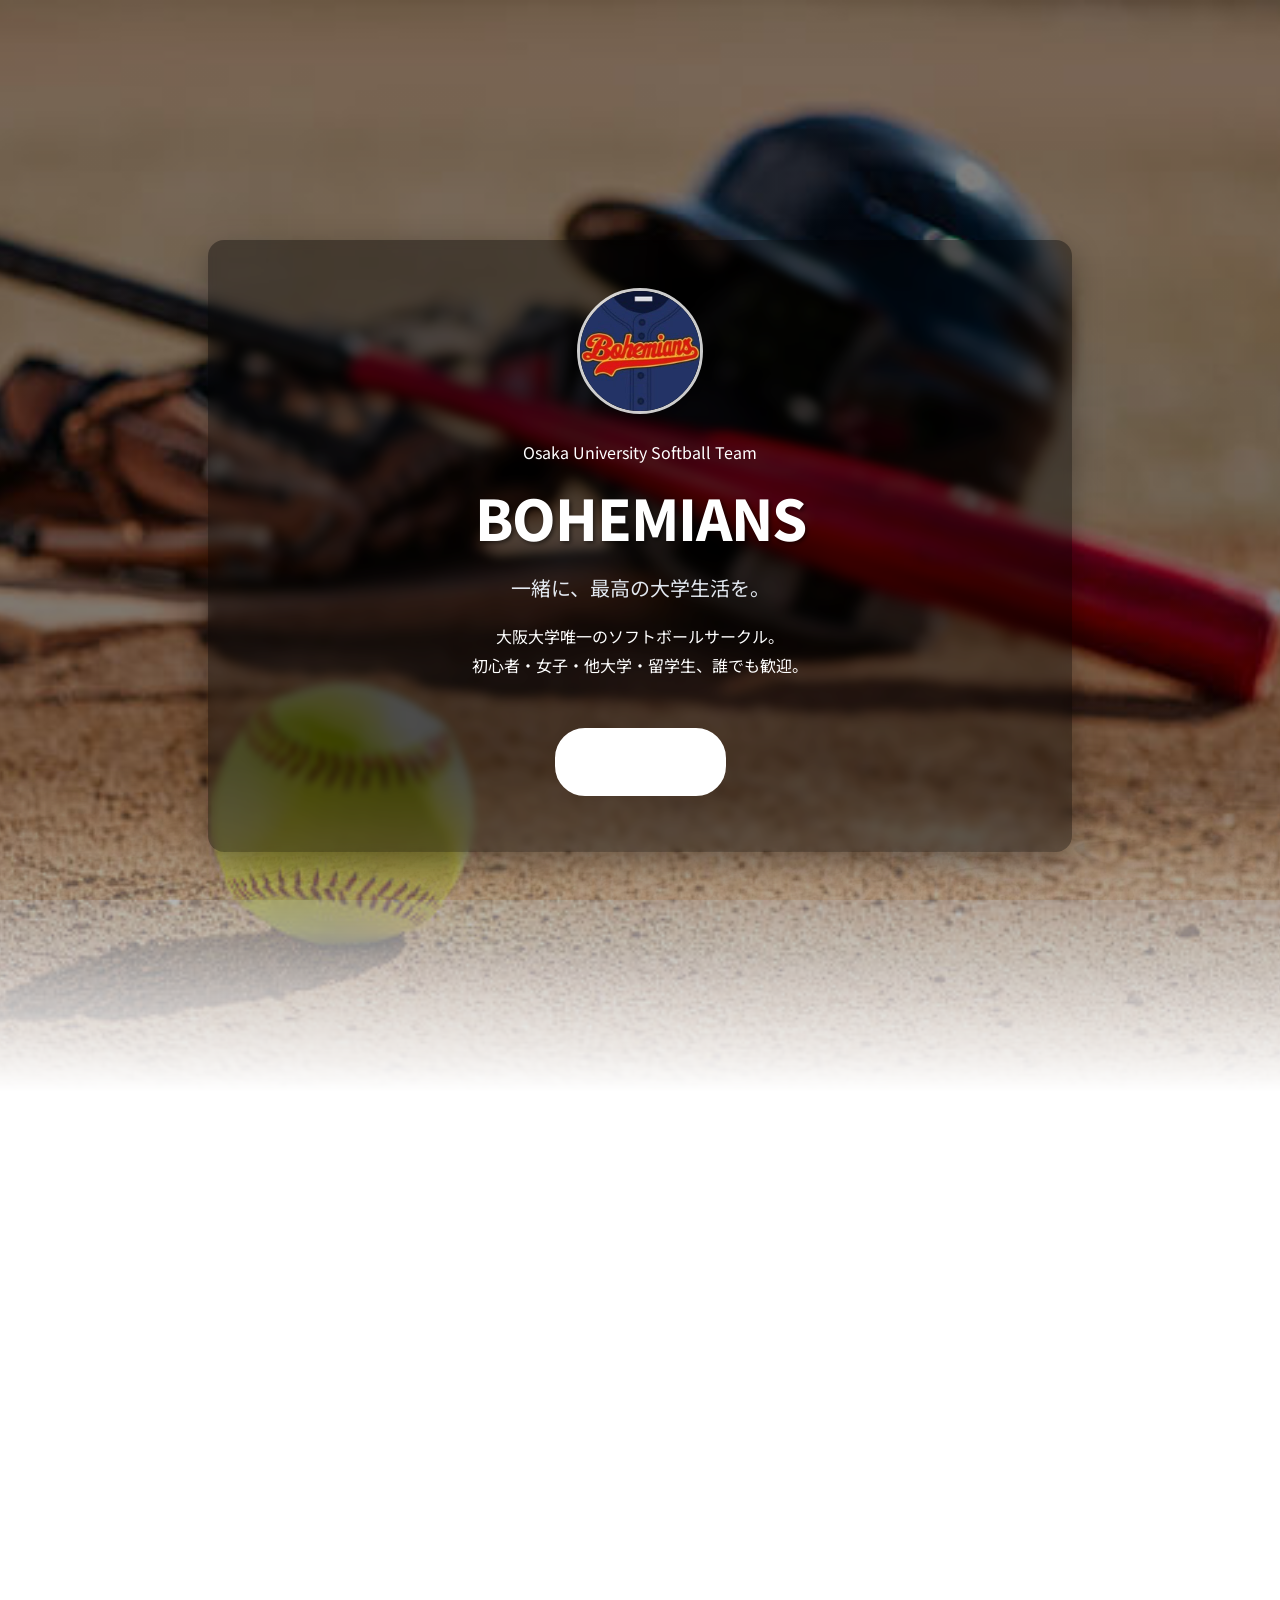
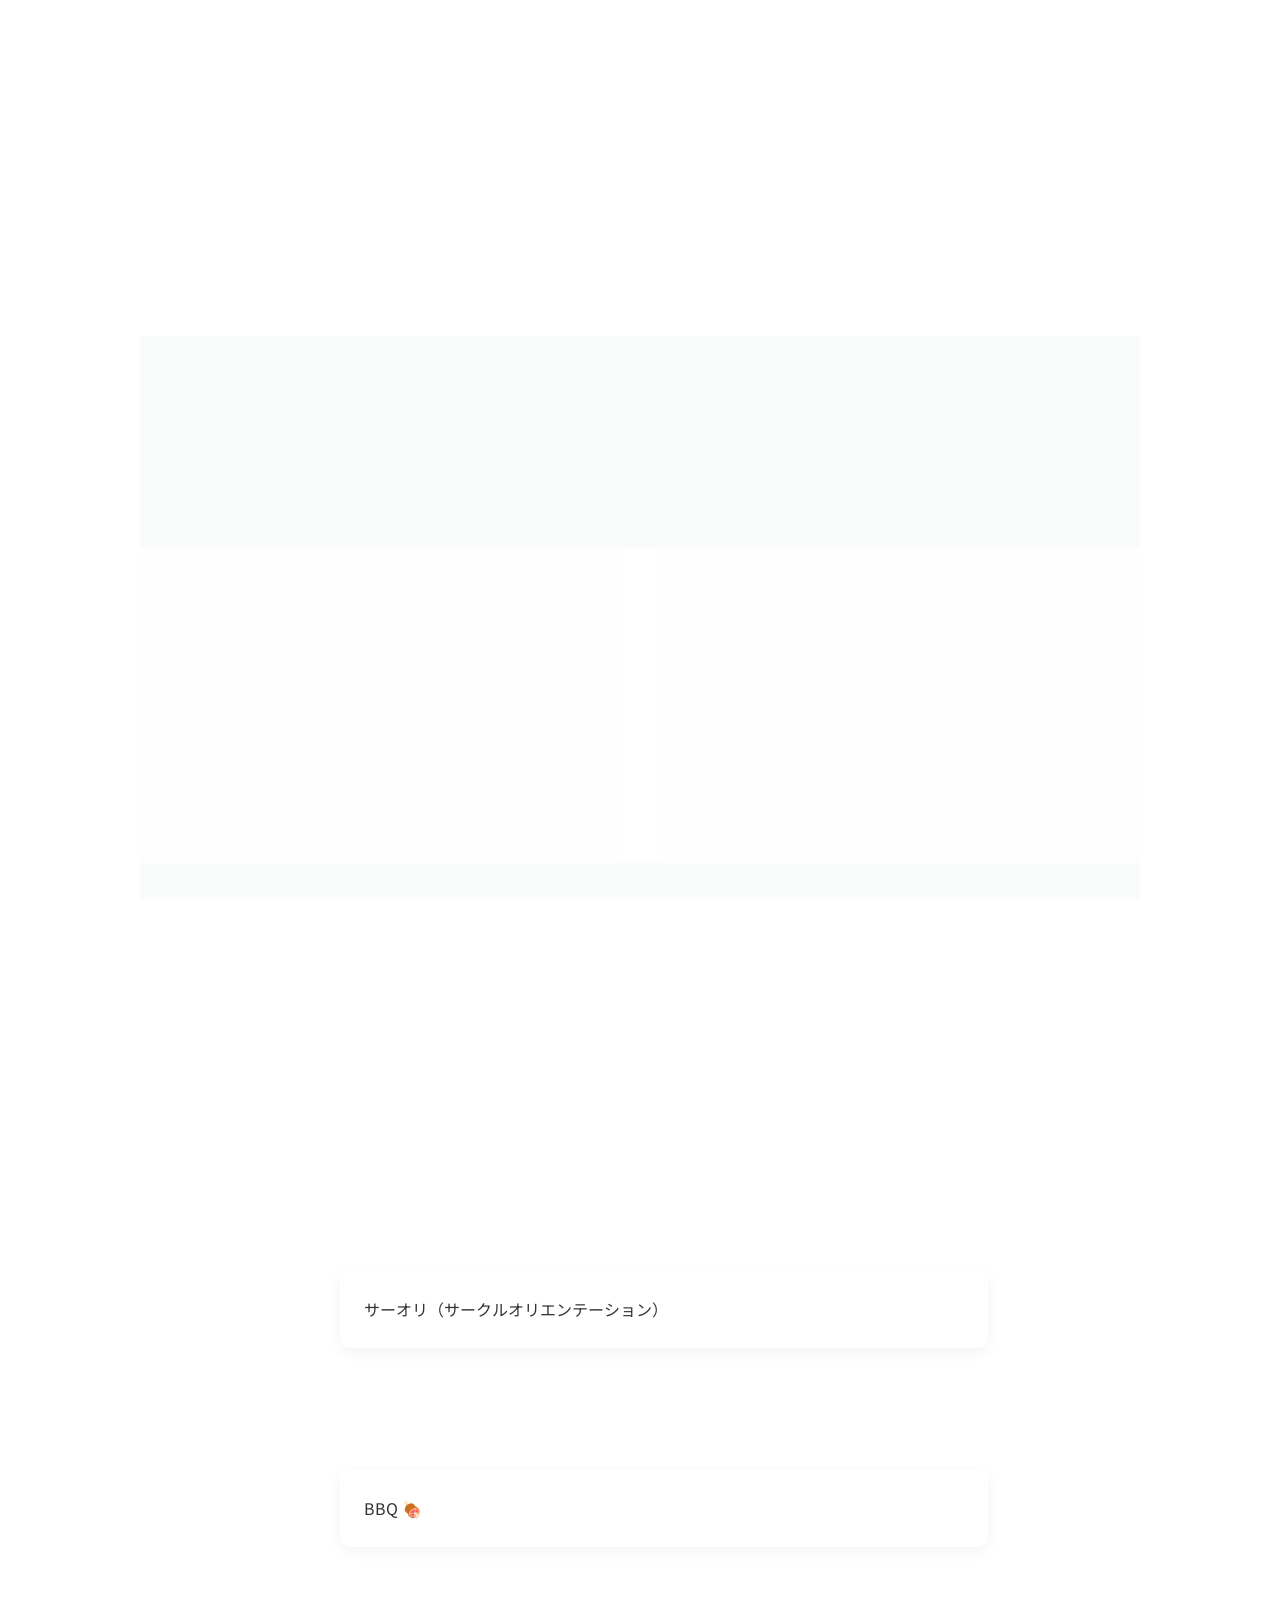
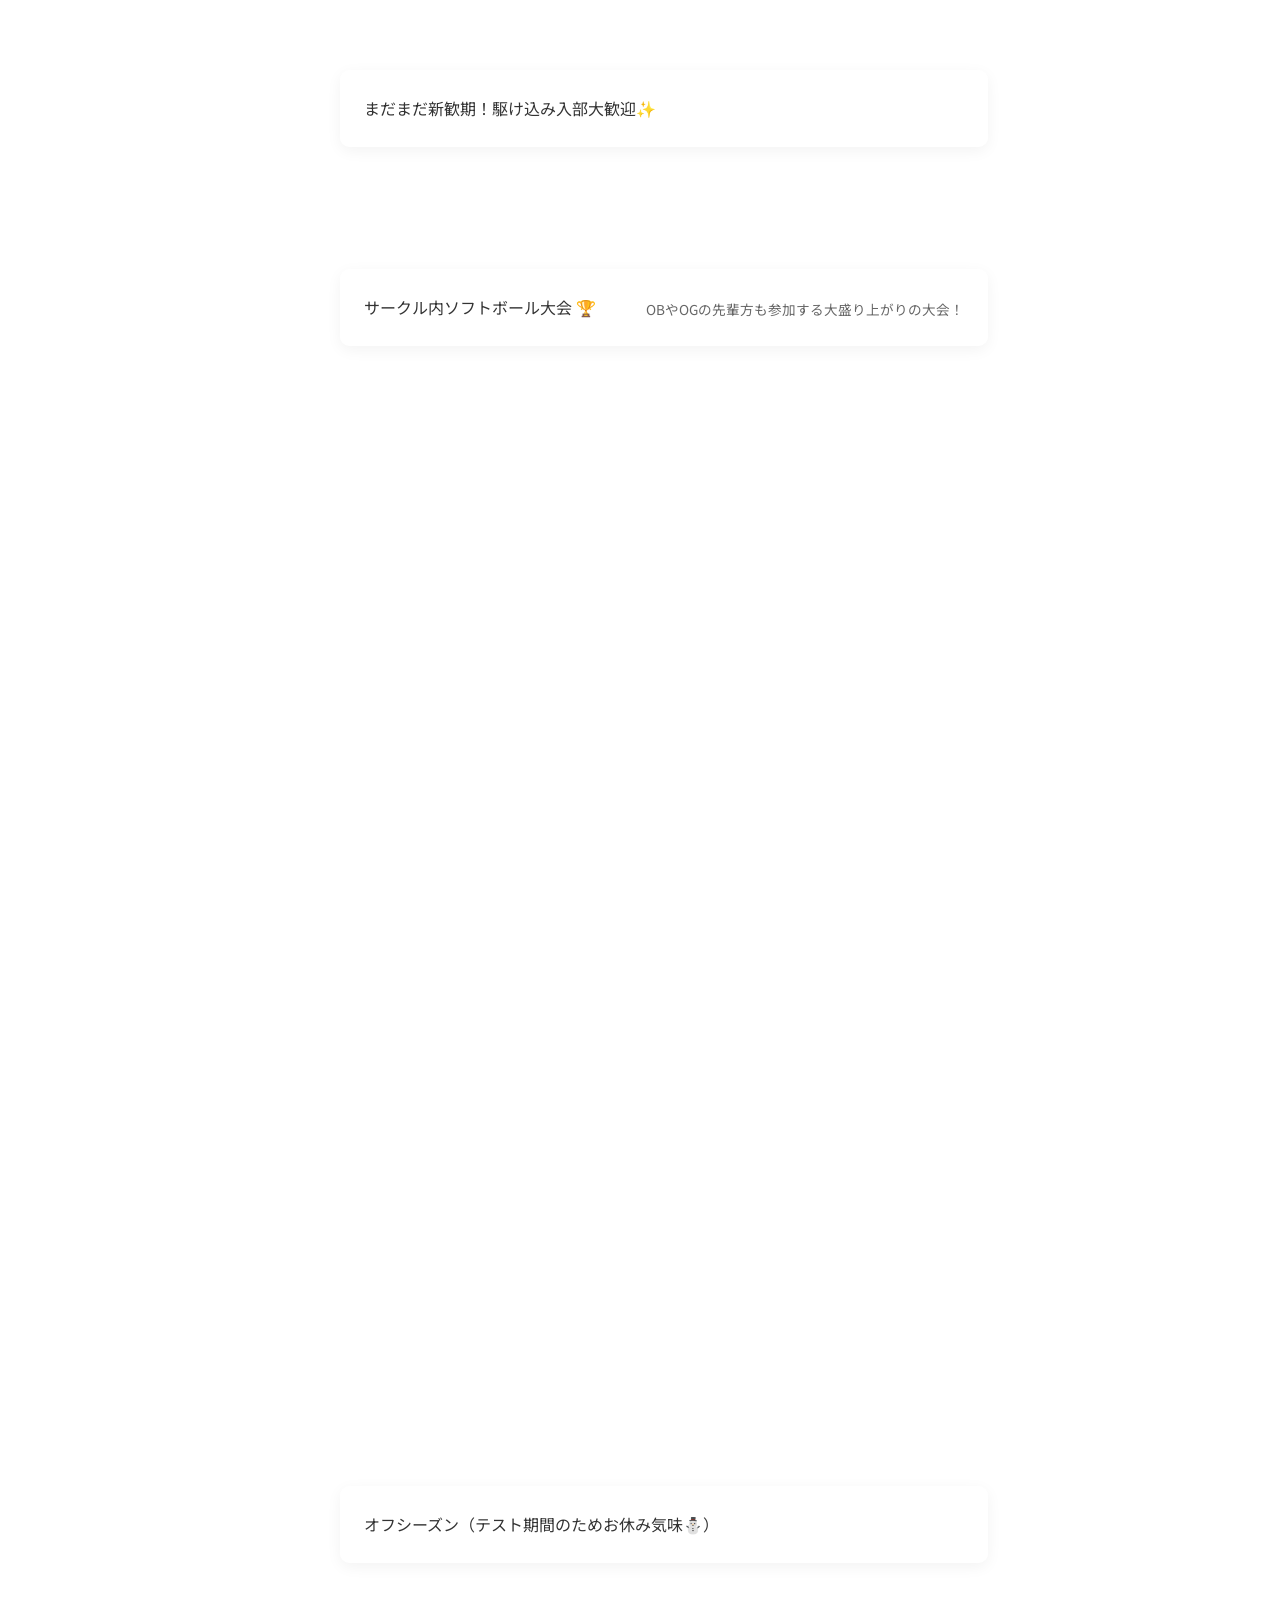
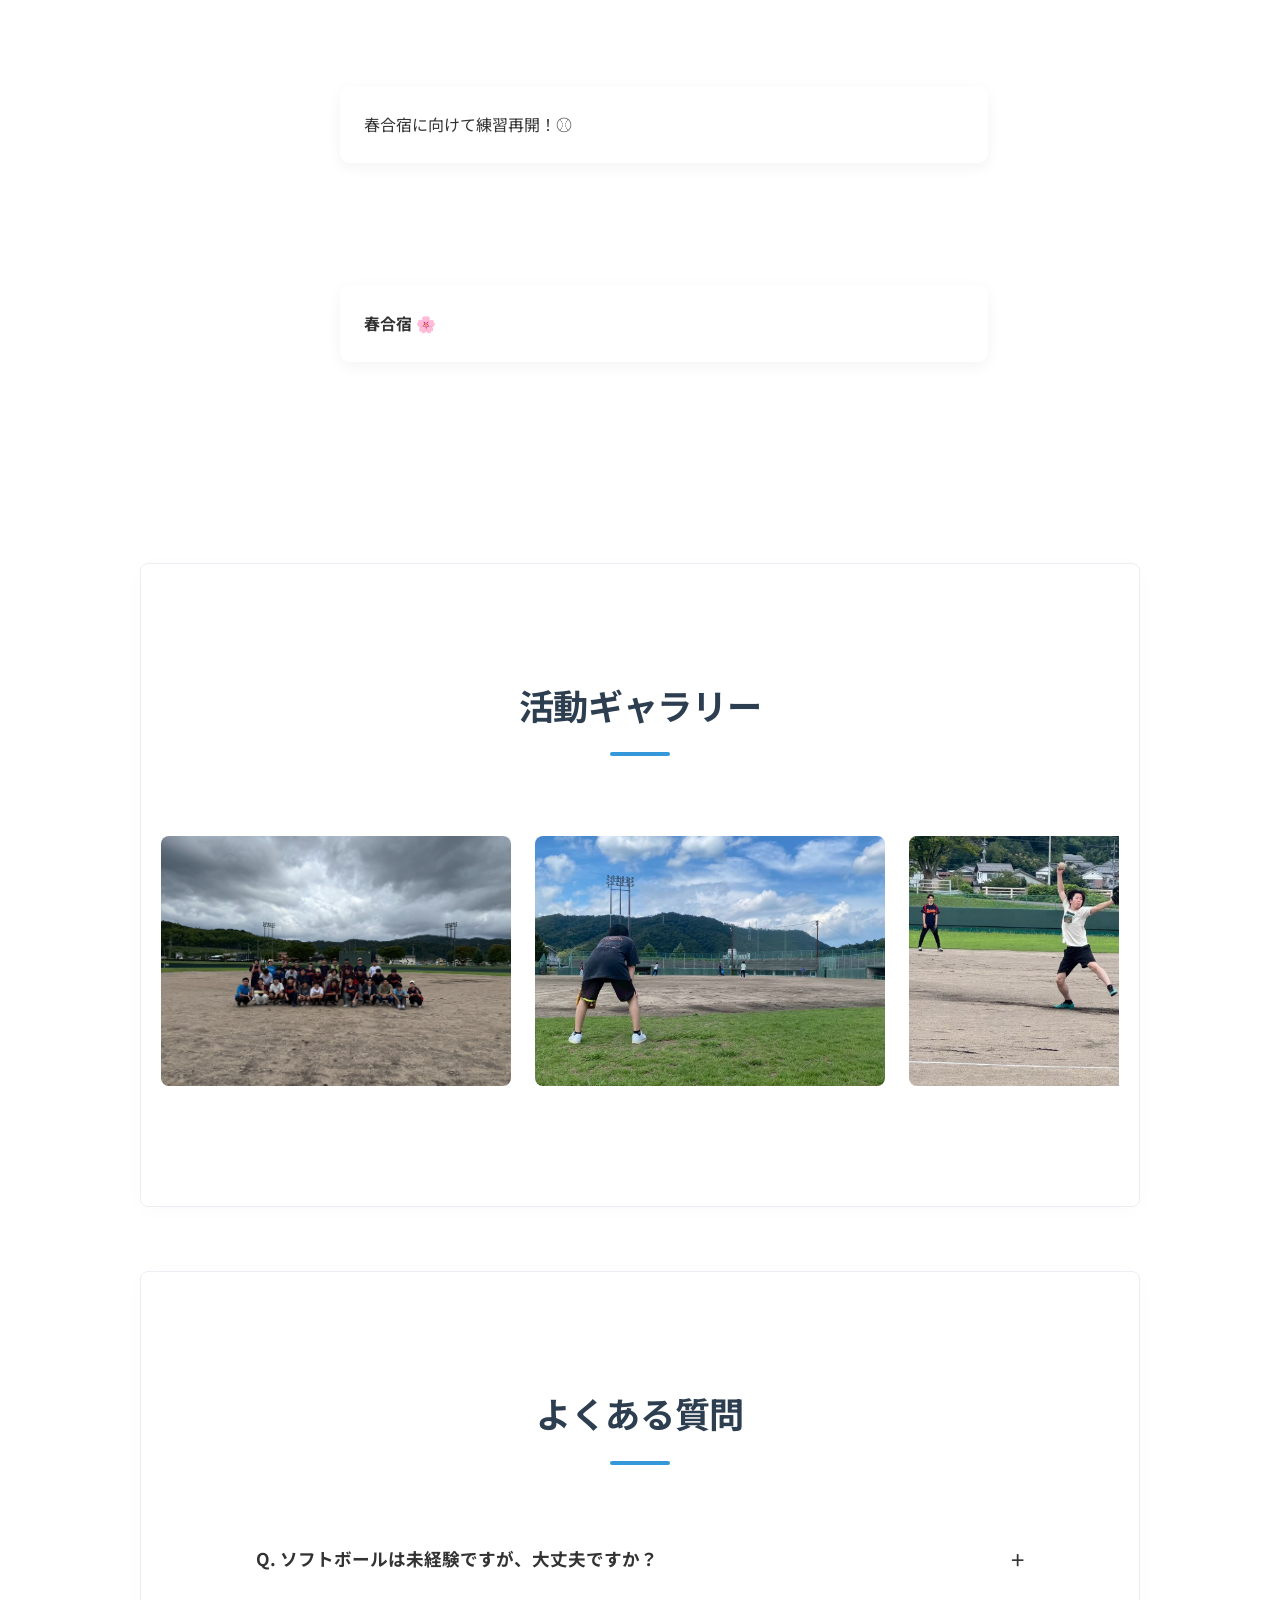
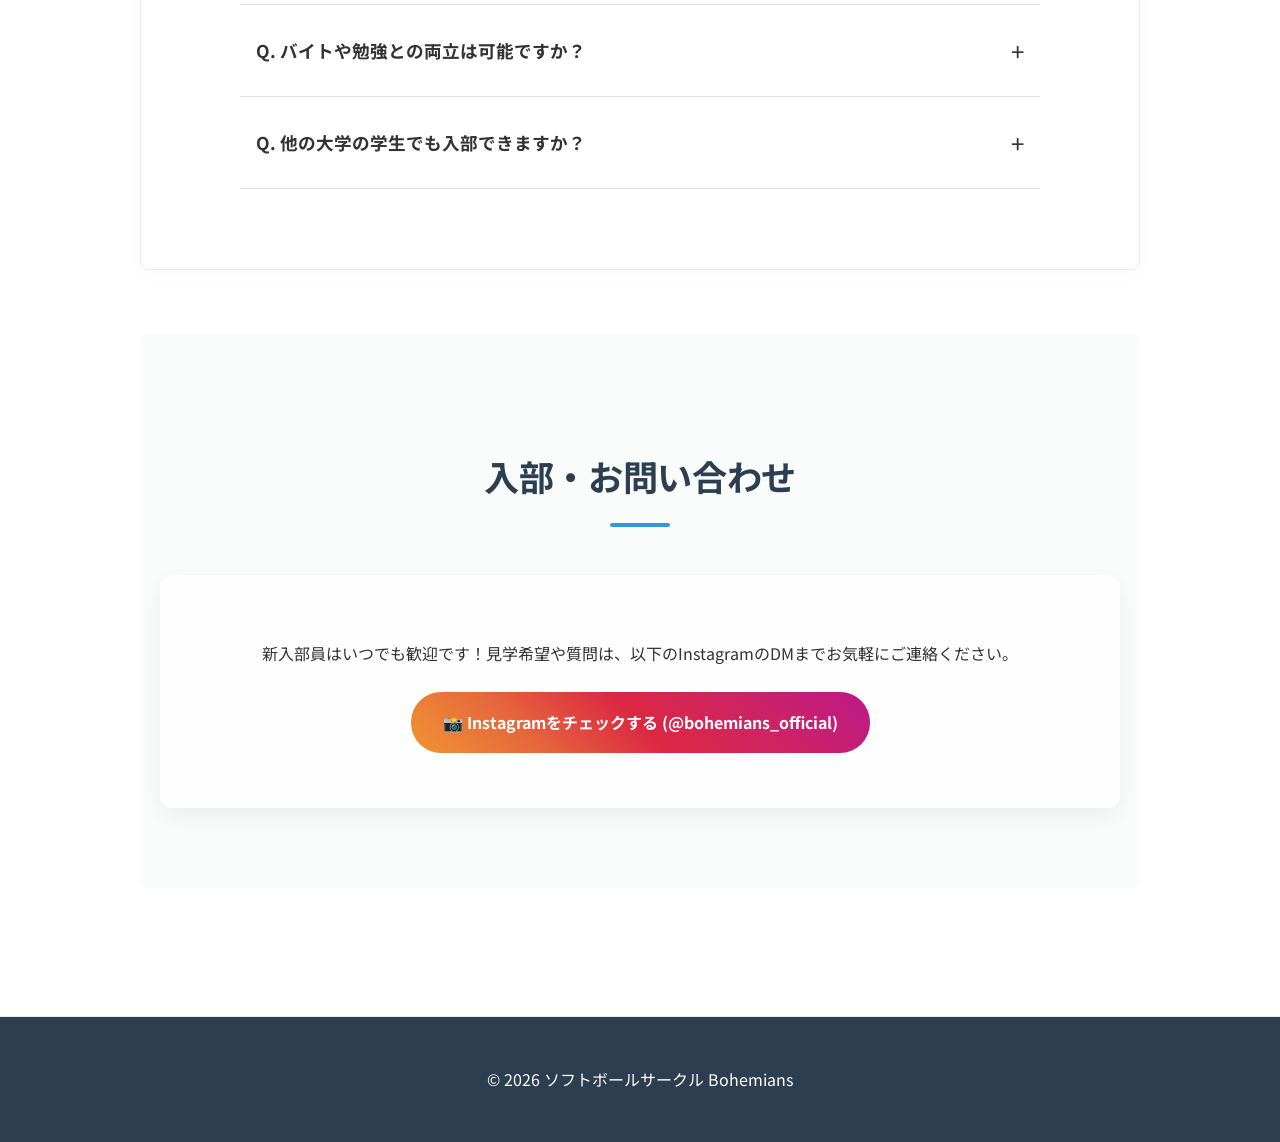
==== commit 6656ceae: "タイトルに大阪大学を追加" ====
--- a/index.html
+++ b/index.html
@@ -3,7 +3,12 @@
 <head>
     <meta charset="UTF-8">
     <meta name="viewport" content="width=device-width, initial-scale=1.0">
-    <title>ソフトボールサークル「Bohemians」</title>
+    <title>大阪大学 ソフトボールサークル「Bohemians」</title>
+
+    <!-- ▼▼▼ SEO（検索エンジン最適化）とSNSシェアのための設定 ▼▼▼ -->
+    <meta name="description" content="【大阪大学唯一のソフトボールサークル】Bohemiansの公式サイト。初心者、女子プレイヤー・マネージャー、他大学からの参加も大歓迎！活動情報や新歓情報、合宿の様子など、サークルのリアルな雰囲気をお届けします。">
+    <meta name="keywords" content="大阪大学,阪大,ソフトボール,サークル,Bohemians,新歓,マネージャー,インカレ">
+
     <link rel="stylesheet" href="style.css">
     <link rel="preconnect" href="https://fonts.googleapis.com">
     <link rel="preconnect" href="https://fonts.gstatic.com" crossorigin>
